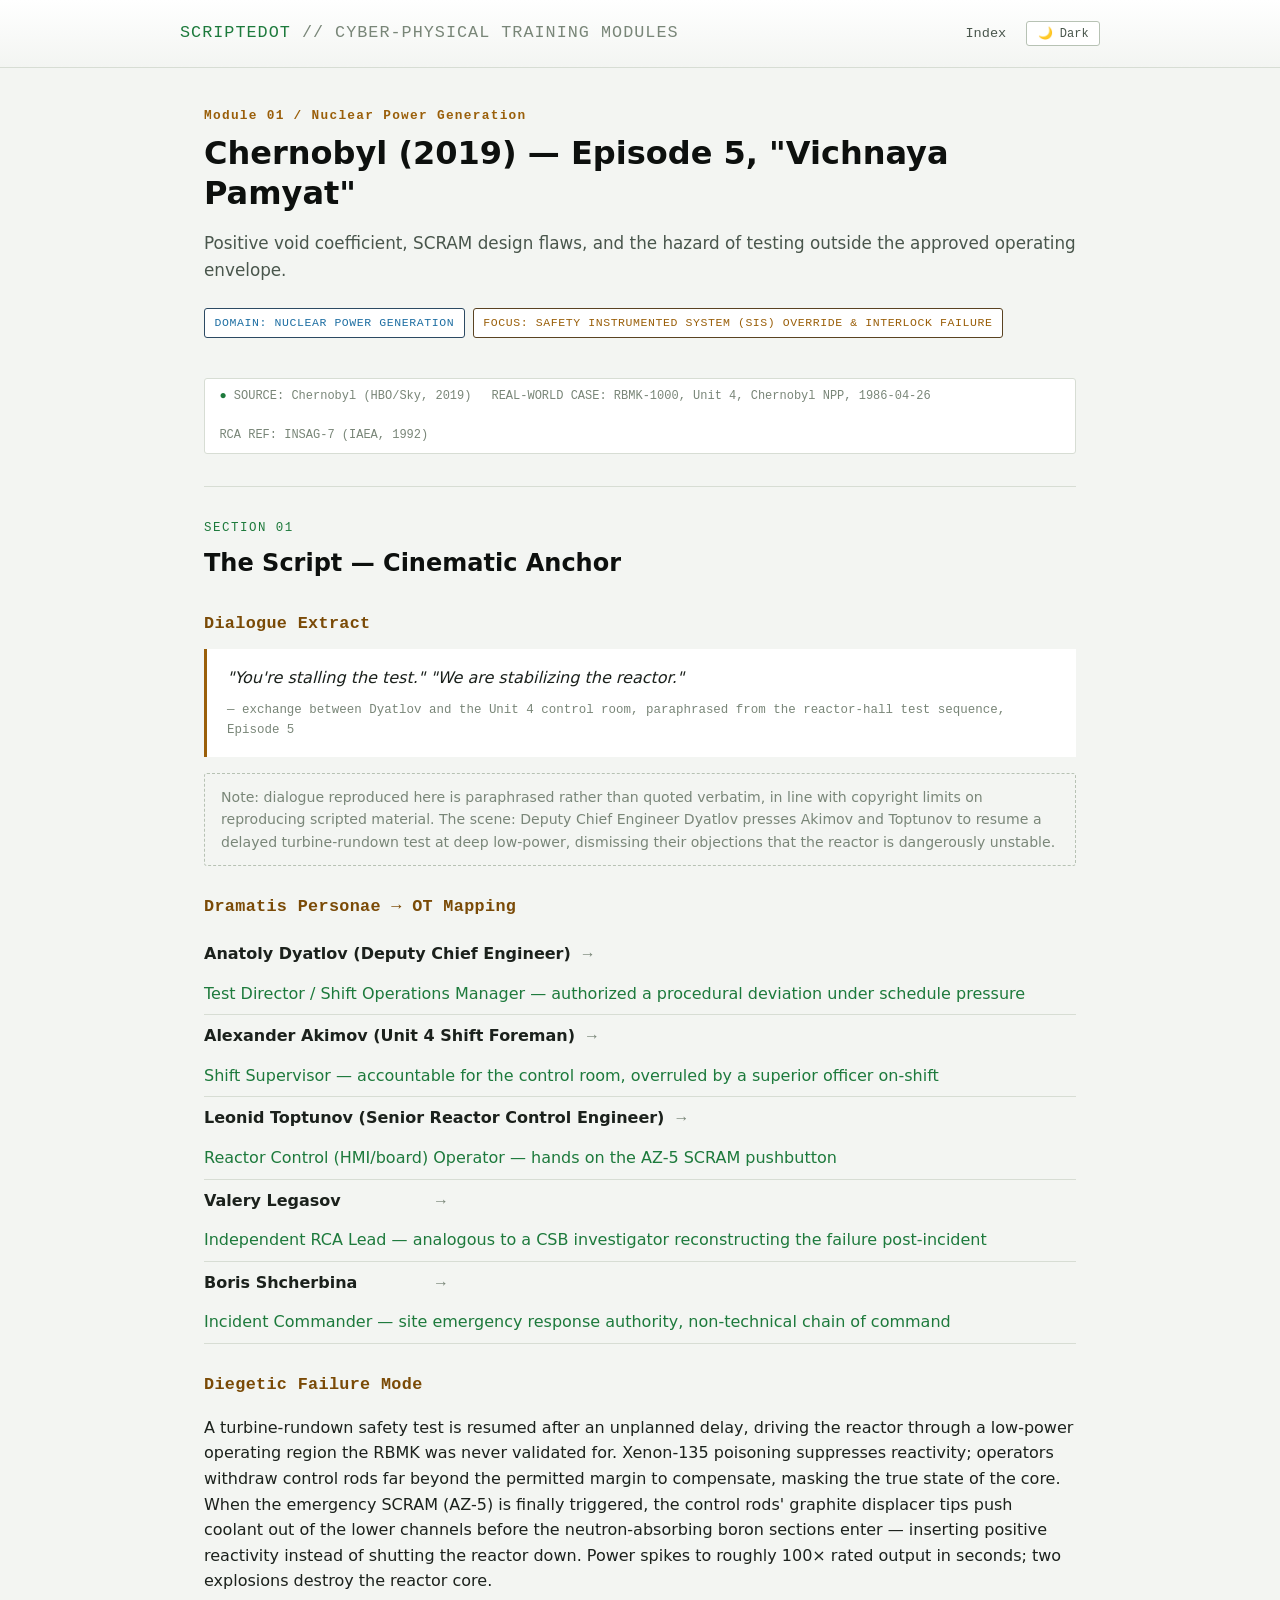
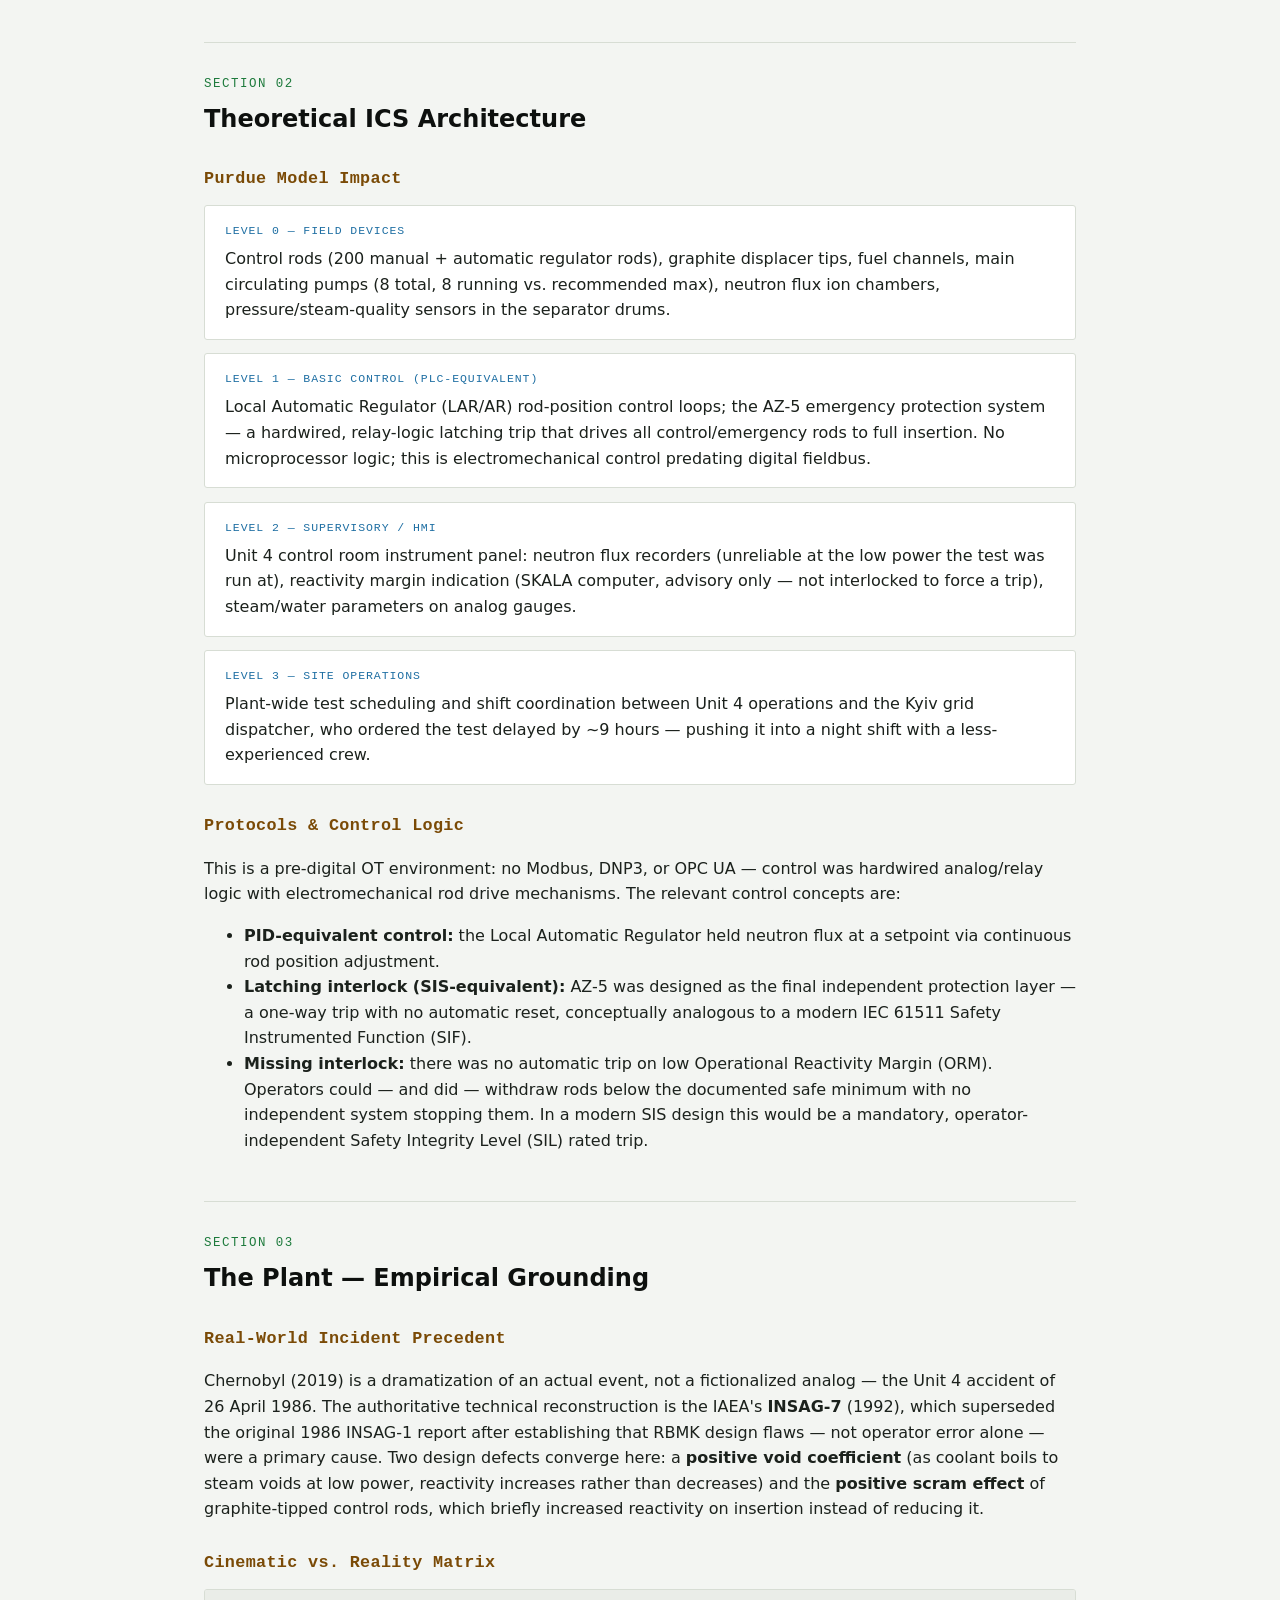
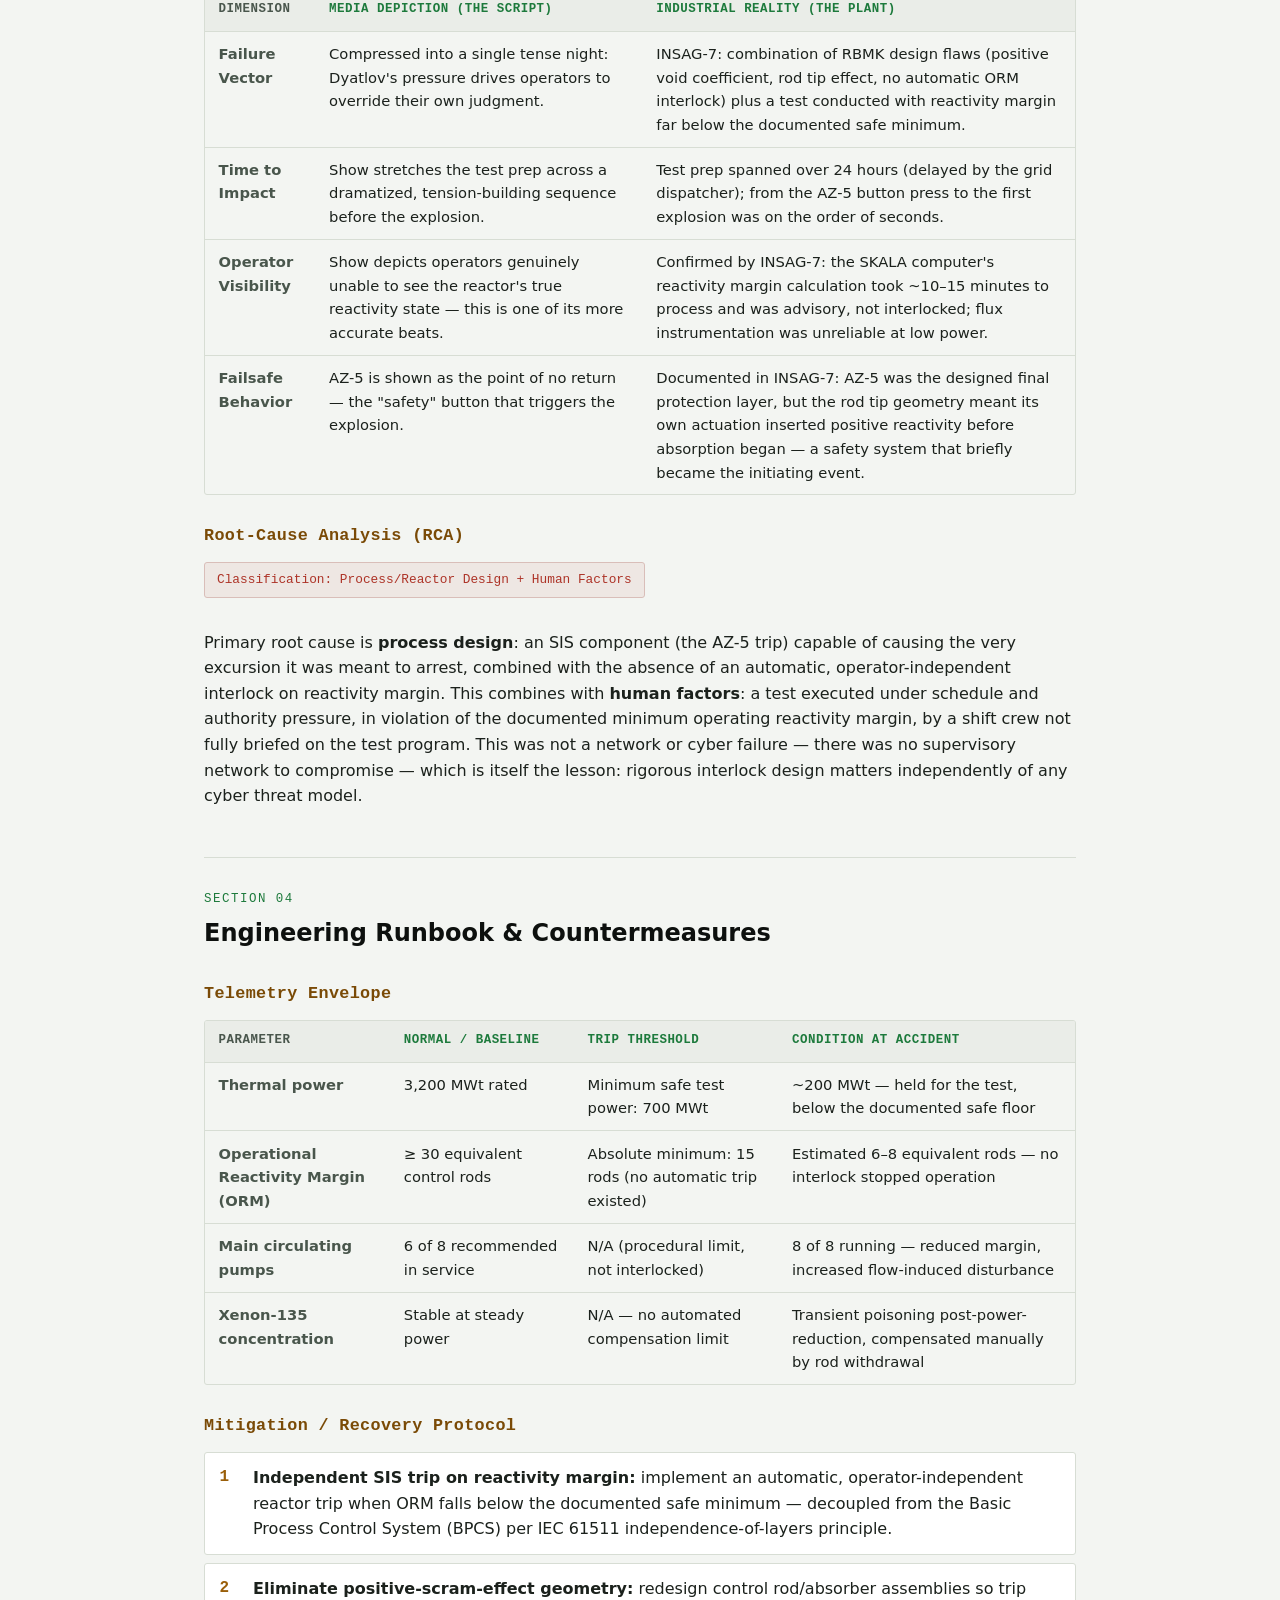
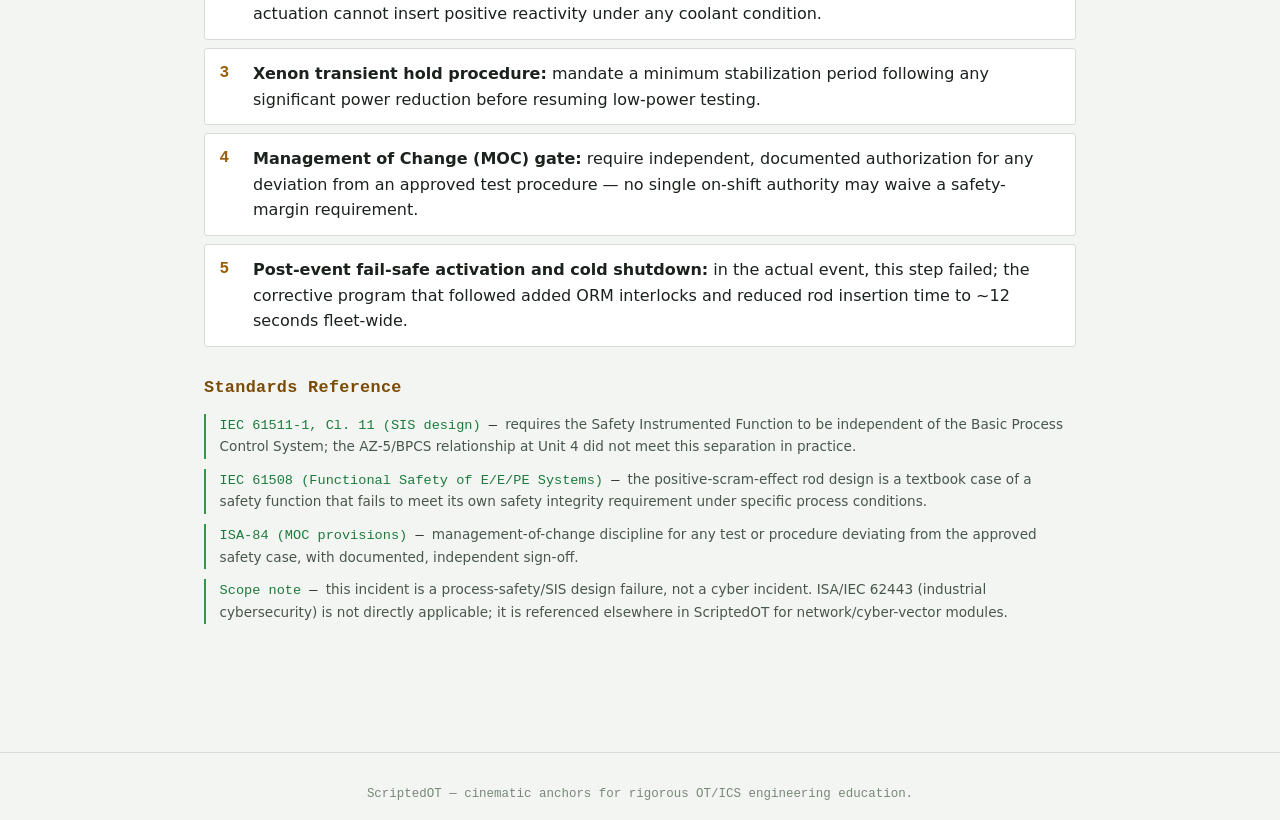
==== modules/01-chernobyl.html @ d0015f2e "Add ScriptedOT site: homepage and 10 cinematic OT/ICS modules Static site pairing recognizable film/" ====
<!doctype html>
<html lang="en">
<head>
<meta charset="utf-8">
<meta name="viewport" content="width=device-width, initial-scale=1">
<title>Module 01 — Chernobyl: Positive Void Coefficient &amp; SIS Design Failure | ScriptedOT</title>
<meta name="description" content="Chernobyl (2019) Episode 5 grounded in RBMK reactor design, INSAG-7, and IEC 61511 safety instrumented system principles.">
<script>(function(){try{var t=localStorage.getItem('scriptedot-theme');if(t==='dark'||t==='light'){document.documentElement.setAttribute('data-theme',t);}}catch(e){}})();</script>
<link rel="stylesheet" href="../assets/style.css">
</head>
<body>

<header class="site-header">
  <div class="wrap">
    <div class="brand">ScriptedOT <span>// cyber-physical training modules</span></div>
    <nav class="site-nav">
      <a href="../index.html">Index</a>
      <button id="theme-toggle" type="button">🌙 Dark</button>
    </nav>
  </div>
</header>

<main>

  <div class="hero">
    <h1>
      <span class="module-num">Module 01 / Nuclear Power Generation</span>
      Chernobyl (2019) — Episode 5, "Vichnaya Pamyat"
    </h1>
    <p class="subtitle">Positive void coefficient, SCRAM design flaws, and the hazard of testing outside the approved operating envelope.</p>
  </div>

  <div class="meta-tags">
    <span class="tag domain">Domain: Nuclear Power Generation</span>
    <span class="tag focus">Focus: Safety Instrumented System (SIS) Override &amp; Interlock Failure</span>
  </div>

  <div class="status-strip">
    <span><span class="dot">●</span> SOURCE: Chernobyl (HBO/Sky, 2019)</span>
    <span>REAL-WORLD CASE: RBMK-1000, Unit 4, Chernobyl NPP, 1986-04-26</span>
    <span>RCA REF: INSAG-7 (IAEA, 1992)</span>
  </div>

  <!-- SECTION 1 -->
  <section class="block">
    <div class="section-label">Section 01</div>
    <h2 class="section-title">The Script — Cinematic Anchor</h2>

    <h3 class="sub">Dialogue Extract</h3>
    <div class="quote-block">
      "You're stalling the test." "We are stabilizing the reactor."
      <span class="who">— exchange between Dyatlov and the Unit 4 control room, paraphrased from the reactor-hall test sequence, Episode 5</span>
    </div>
    <div class="note">
      Note: dialogue reproduced here is paraphrased rather than quoted verbatim, in line with copyright limits on reproducing scripted material. The scene: Deputy Chief Engineer Dyatlov presses Akimov and Toptunov to resume a delayed turbine-rundown test at deep low-power, dismissing their objections that the reactor is dangerously unstable.
    </div>

    <h3 class="sub">Dramatis Personae → OT Mapping</h3>
    <ul class="mapping-list">
      <li><span class="fict">Anatoly Dyatlov (Deputy Chief Engineer)</span><span class="arrow">→</span><span class="real">Test Director / Shift Operations Manager — authorized a procedural deviation under schedule pressure</span></li>
      <li><span class="fict">Alexander Akimov (Unit 4 Shift Foreman)</span><span class="arrow">→</span><span class="real">Shift Supervisor — accountable for the control room, overruled by a superior officer on-shift</span></li>
      <li><span class="fict">Leonid Toptunov (Senior Reactor Control Engineer)</span><span class="arrow">→</span><span class="real">Reactor Control (HMI/board) Operator — hands on the AZ-5 SCRAM pushbutton</span></li>
      <li><span class="fict">Valery Legasov</span><span class="arrow">→</span><span class="real">Independent RCA Lead — analogous to a CSB investigator reconstructing the failure post-incident</span></li>
      <li><span class="fict">Boris Shcherbina</span><span class="arrow">→</span><span class="real">Incident Commander — site emergency response authority, non-technical chain of command</span></li>
    </ul>

    <h3 class="sub">Diegetic Failure Mode</h3>
    <p>A turbine-rundown safety test is resumed after an unplanned delay, driving the reactor through a low-power operating region the RBMK was never validated for. Xenon-135 poisoning suppresses reactivity; operators withdraw control rods far beyond the permitted margin to compensate, masking the true state of the core. When the emergency SCRAM (AZ-5) is finally triggered, the control rods' graphite displacer tips push coolant out of the lower channels before the neutron-absorbing boron sections enter — inserting positive reactivity instead of shutting the reactor down. Power spikes to roughly 100× rated output in seconds; two explosions destroy the reactor core.</p>
  </section>

  <!-- SECTION 2 -->
  <section class="block">
    <div class="section-label">Section 02</div>
    <h2 class="section-title">Theoretical ICS Architecture</h2>

    <h3 class="sub">Purdue Model Impact</h3>

    <div class="purdue-level">
      <span class="lvl-tag">Level 0 — Field Devices</span>
      Control rods (200 manual + automatic regulator rods), graphite displacer tips, fuel channels, main circulating pumps (8 total, 8 running vs. recommended max), neutron flux ion chambers, pressure/steam-quality sensors in the separator drums.
    </div>
    <div class="purdue-level">
      <span class="lvl-tag">Level 1 — Basic Control (PLC-equivalent)</span>
      Local Automatic Regulator (LAR/AR) rod-position control loops; the AZ-5 emergency protection system — a hardwired, relay-logic latching trip that drives all control/emergency rods to full insertion. No microprocessor logic; this is electromechanical control predating digital fieldbus.
    </div>
    <div class="purdue-level">
      <span class="lvl-tag">Level 2 — Supervisory / HMI</span>
      Unit 4 control room instrument panel: neutron flux recorders (unreliable at the low power the test was run at), reactivity margin indication (SKALA computer, advisory only — not interlocked to force a trip), steam/water parameters on analog gauges.
    </div>
    <div class="purdue-level">
      <span class="lvl-tag">Level 3 — Site Operations</span>
      Plant-wide test scheduling and shift coordination between Unit 4 operations and the Kyiv grid dispatcher, who ordered the test delayed by ~9 hours — pushing it into a night shift with a less-experienced crew.
    </div>

    <h3 class="sub">Protocols &amp; Control Logic</h3>
    <p>This is a pre-digital OT environment: no Modbus, DNP3, or OPC UA — control was hardwired analog/relay logic with electromechanical rod drive mechanisms. The relevant control concepts are:</p>
    <ul>
      <li><strong>PID-equivalent control:</strong> the Local Automatic Regulator held neutron flux at a setpoint via continuous rod position adjustment.</li>
      <li><strong>Latching interlock (SIS-equivalent):</strong> AZ-5 was designed as the final independent protection layer — a one-way trip with no automatic reset, conceptually analogous to a modern IEC 61511 Safety Instrumented Function (SIF).</li>
      <li><strong>Missing interlock:</strong> there was no automatic trip on low Operational Reactivity Margin (ORM). Operators could — and did — withdraw rods below the documented safe minimum with no independent system stopping them. In a modern SIS design this would be a mandatory, operator-independent Safety Integrity Level (SIL) rated trip.</li>
    </ul>
  </section>

  <!-- SECTION 3 -->
  <section class="block">
    <div class="section-label">Section 03</div>
    <h2 class="section-title">The Plant — Empirical Grounding</h2>

    <h3 class="sub">Real-World Incident Precedent</h3>
    <p>Chernobyl (2019) is a dramatization of an actual event, not a fictionalized analog — the Unit 4 accident of 26 April 1986. The authoritative technical reconstruction is the IAEA's <strong>INSAG-7</strong> (1992), which superseded the original 1986 INSAG-1 report after establishing that RBMK design flaws — not operator error alone — were a primary cause. Two design defects converge here: a <strong>positive void coefficient</strong> (as coolant boils to steam voids at low power, reactivity increases rather than decreases) and the <strong>positive scram effect</strong> of graphite-tipped control rods, which briefly increased reactivity on insertion instead of reducing it.</p>

    <h3 class="sub">Cinematic vs. Reality Matrix</h3>
    <div class="table-scroll">
    <table>
      <thead>
        <tr><th>Dimension</th><th>Media Depiction (The Script)</th><th>Industrial Reality (The Plant)</th></tr>
      </thead>
      <tbody>
        <tr>
          <td>Failure Vector</td>
          <td>Compressed into a single tense night: Dyatlov's pressure drives operators to override their own judgment.</td>
          <td>INSAG-7: combination of RBMK design flaws (positive void coefficient, rod tip effect, no automatic ORM interlock) plus a test conducted with reactivity margin far below the documented safe minimum.</td>
        </tr>
        <tr>
          <td>Time to Impact</td>
          <td>Show stretches the test prep across a dramatized, tension-building sequence before the explosion.</td>
          <td>Test prep spanned over 24 hours (delayed by the grid dispatcher); from the AZ-5 button press to the first explosion was on the order of seconds.</td>
        </tr>
        <tr>
          <td>Operator Visibility</td>
          <td>Show depicts operators genuinely unable to see the reactor's true reactivity state — this is one of its more accurate beats.</td>
          <td>Confirmed by INSAG-7: the SKALA computer's reactivity margin calculation took ~10–15 minutes to process and was advisory, not interlocked; flux instrumentation was unreliable at low power.</td>
        </tr>
        <tr>
          <td>Failsafe Behavior</td>
          <td>AZ-5 is shown as the point of no return — the "safety" button that triggers the explosion.</td>
          <td>Documented in INSAG-7: AZ-5 was the designed final protection layer, but the rod tip geometry meant its own actuation inserted positive reactivity before absorption began — a safety system that briefly became the initiating event.</td>
        </tr>
      </tbody>
    </table>
    </div>

    <h3 class="sub">Root-Cause Analysis (RCA)</h3>
    <span class="rca-tag">Classification: Process/Reactor Design + Human Factors</span>
    <p>Primary root cause is <strong>process design</strong>: an SIS component (the AZ-5 trip) capable of causing the very excursion it was meant to arrest, combined with the absence of an automatic, operator-independent interlock on reactivity margin. This combines with <strong>human factors</strong>: a test executed under schedule and authority pressure, in violation of the documented minimum operating reactivity margin, by a shift crew not fully briefed on the test program. This was not a network or cyber failure — there was no supervisory network to compromise — which is itself the lesson: rigorous interlock design matters independently of any cyber threat model.</p>
  </section>

  <!-- SECTION 4 -->
  <section class="block">
    <div class="section-label">Section 04</div>
    <h2 class="section-title">Engineering Runbook &amp; Countermeasures</h2>

    <h3 class="sub">Telemetry Envelope</h3>
    <div class="table-scroll">
    <table>
      <thead>
        <tr><th>Parameter</th><th>Normal / Baseline</th><th>Trip Threshold</th><th>Condition at Accident</th></tr>
      </thead>
      <tbody>
        <tr><td>Thermal power</td><td>3,200 MWt rated</td><td>Minimum safe test power: 700 MWt</td><td>~200 MWt — held for the test, below the documented safe floor</td></tr>
        <tr><td>Operational Reactivity Margin (ORM)</td><td>≥ 30 equivalent control rods</td><td>Absolute minimum: 15 rods (no automatic trip existed)</td><td>Estimated 6–8 equivalent rods — no interlock stopped operation</td></tr>
        <tr><td>Main circulating pumps</td><td>6 of 8 recommended in service</td><td>N/A (procedural limit, not interlocked)</td><td>8 of 8 running — reduced margin, increased flow-induced disturbance</td></tr>
        <tr><td>Xenon-135 concentration</td><td>Stable at steady power</td><td>N/A — no automated compensation limit</td><td>Transient poisoning post-power-reduction, compensated manually by rod withdrawal</td></tr>
      </tbody>
    </table>
    </div>

    <h3 class="sub">Mitigation / Recovery Protocol</h3>
    <ol class="runbook">
      <li><strong>Independent SIS trip on reactivity margin:</strong> implement an automatic, operator-independent reactor trip when ORM falls below the documented safe minimum — decoupled from the Basic Process Control System (BPCS) per IEC 61511 independence-of-layers principle.</li>
      <li><strong>Eliminate positive-scram-effect geometry:</strong> redesign control rod/absorber assemblies so trip actuation cannot insert positive reactivity under any coolant condition.</li>
      <li><strong>Xenon transient hold procedure:</strong> mandate a minimum stabilization period following any significant power reduction before resuming low-power testing.</li>
      <li><strong>Management of Change (MOC) gate:</strong> require independent, documented authorization for any deviation from an approved test procedure — no single on-shift authority may waive a safety-margin requirement.</li>
      <li><strong>Post-event fail-safe activation and cold shutdown:</strong> in the actual event, this step failed; the corrective program that followed added ORM interlocks and reduced rod insertion time to ~12 seconds fleet-wide.</li>
    </ol>

    <h3 class="sub">Standards Reference</h3>
    <div class="std-refs">
      <div class="std-ref"><span class="clause">IEC 61511-1, Cl. 11 (SIS design)</span> — <span class="desc">requires the Safety Instrumented Function to be independent of the Basic Process Control System; the AZ-5/BPCS relationship at Unit 4 did not meet this separation in practice.</span></div>
      <div class="std-ref"><span class="clause">IEC 61508 (Functional Safety of E/E/PE Systems)</span> — <span class="desc">the positive-scram-effect rod design is a textbook case of a safety function that fails to meet its own safety integrity requirement under specific process conditions.</span></div>
      <div class="std-ref"><span class="clause">ISA-84 (MOC provisions)</span> — <span class="desc">management-of-change discipline for any test or procedure deviating from the approved safety case, with documented, independent sign-off.</span></div>
      <div class="std-ref"><span class="clause">Scope note</span> — <span class="desc">this incident is a process-safety/SIS design failure, not a cyber incident. ISA/IEC 62443 (industrial cybersecurity) is not directly applicable; it is referenced elsewhere in ScriptedOT for network/cyber-vector modules.</span></div>
    </div>
  </section>

</main>

<footer class="site-footer">
  ScriptedOT — cinematic anchors for rigorous OT/ICS engineering education.
</footer>

<script src="../assets/theme.js" defer></script>
</body>
</html>
---- assets/style.css ----
/* ScriptedOT — shared site stylesheet
   Aesthetic: control-room HMI, light by default with a full dark mode.
   Amber/green accents, monospace for system/telemetry text, sans-serif for prose. */

:root {
  --bg: #f3f5f2;
  --bg-panel: #ffffff;
  --bg-panel-raised: #eaede8;
  --border: #d7ddd4;
  --border-bright: #b7c2b4;
  --text: #1b211c;
  --text-dim: #49564c;
  --text-faint: #798678;
  --amber: #9a5f0a;
  --amber-bright: #7a4a06;
  --green: #1d7a3c;
  --green-dim: #2f9750;
  --red: #ad3327;
  --red-bg: rgba(173, 51, 39, 0.07);
  --red-border: #d9beb9;
  --blue: #1f6fa3;
  --heading: #0d100e;
  --font-body: "Inter", "Segoe UI", system-ui, -apple-system, sans-serif;
  --font-mono: "IBM Plex Mono", "SF Mono", "Consolas", monospace;
  --radius: 3px;
  --max-width: 920px;
}

:root[data-theme="dark"] {
  --bg: #0b0e0d;
  --bg-panel: #121613;
  --bg-panel-raised: #171d19;
  --border: #26332c;
  --border-bright: #3a5142;
  --text: #d9e2dc;
  --text-dim: #8a9b90;
  --text-faint: #5c6b62;
  --amber: #e8a33d;
  --amber-bright: #ffc266;
  --green: #5fd97a;
  --green-dim: #3a8a4c;
  --red: #e05a4e;
  --red-bg: rgba(224, 90, 78, 0.08);
  --red-border: #5a2c26;
  --blue: #5aa9e0;
  --heading: #ffffff;
}

@media (prefers-color-scheme: dark) {
  :root:not([data-theme="light"]) {
    --bg: #0b0e0d;
    --bg-panel: #121613;
    --bg-panel-raised: #171d19;
    --border: #26332c;
    --border-bright: #3a5142;
    --text: #d9e2dc;
    --text-dim: #8a9b90;
    --text-faint: #5c6b62;
    --amber: #e8a33d;
    --amber-bright: #ffc266;
    --green: #5fd97a;
    --green-dim: #3a8a4c;
    --red: #e05a4e;
    --red-bg: rgba(224, 90, 78, 0.08);
    --red-border: #5a2c26;
    --blue: #5aa9e0;
    --heading: #ffffff;
  }
}

body { transition: background-color 0.15s ease, color 0.15s ease; }

* { box-sizing: border-box; }

html { background: var(--bg); }

body {
  background: var(--bg);
  color: var(--text);
  font-family: var(--font-body);
  line-height: 1.6;
  margin: 0;
  padding: 0;
  font-size: 16px;
}

::selection { background: var(--green-dim); color: #fff; }

a { color: var(--amber); text-decoration: none; }
a:hover { color: var(--amber-bright); text-decoration: underline; }

.site-header {
  border-bottom: 1px solid var(--border);
  background: linear-gradient(180deg, var(--bg-panel) 0%, var(--bg) 100%);
  padding: 1.25rem 1.5rem;
}

.site-header .wrap {
  max-width: var(--max-width);
  margin: 0 auto;
  display: flex;
  align-items: baseline;
  justify-content: space-between;
  gap: 1rem;
  flex-wrap: wrap;
}

.brand {
  font-family: var(--font-mono);
  font-size: 1.05rem;
  letter-spacing: 0.06em;
  color: var(--green);
  text-transform: uppercase;
}

.brand span { color: var(--text-faint); }

.site-nav {
  display: flex;
  align-items: center;
}

.site-nav a {
  color: var(--text-dim);
  font-family: var(--font-mono);
  font-size: 0.85rem;
  margin-left: 1.25rem;
}

#theme-toggle {
  margin-left: 1.25rem;
  font-family: var(--font-mono);
  font-size: 0.75rem;
  color: var(--text-dim);
  background: var(--bg-panel);
  border: 1px solid var(--border-bright);
  border-radius: var(--radius);
  padding: 0.35rem 0.65rem;
  cursor: pointer;
  line-height: 1;
}

#theme-toggle:hover {
  color: var(--text);
  border-color: var(--green);
}

main {
  max-width: var(--max-width);
  margin: 0 auto;
  padding: 2.5rem 1.5rem 5rem;
}

.status-strip {
  font-family: var(--font-mono);
  font-size: 0.75rem;
  color: var(--text-faint);
  border: 1px solid var(--border);
  background: var(--bg-panel);
  padding: 0.5rem 0.9rem;
  border-radius: var(--radius);
  display: inline-flex;
  gap: 1.25rem;
  margin-bottom: 2rem;
  flex-wrap: wrap;
}

.status-strip .dot { color: var(--green); }

h1 {
  font-size: 2rem;
  line-height: 1.25;
  margin: 0 0 0.5rem;
  color: var(--heading);
}

h1 .module-num {
  display: block;
  font-family: var(--font-mono);
  font-size: 0.8rem;
  color: var(--amber);
  letter-spacing: 0.1em;
  margin-bottom: 0.6rem;
}

.subtitle {
  color: var(--text-dim);
  font-size: 1.05rem;
  margin-bottom: 1.5rem;
}

.meta-tags {
  display: flex;
  gap: 0.5rem;
  flex-wrap: wrap;
  margin-bottom: 2.5rem;
}

.tag {
  font-family: var(--font-mono);
  font-size: 0.72rem;
  text-transform: uppercase;
  letter-spacing: 0.05em;
  padding: 0.3rem 0.6rem;
  border-radius: var(--radius);
  border: 1px solid var(--border-bright);
  color: var(--text-dim);
  background: var(--bg-panel);
}

.tag.domain { color: var(--blue); border-color: #2c4a63; }
.tag.focus { color: var(--amber); border-color: #5a4322; }

section.block {
  margin-bottom: 3rem;
  border-top: 1px solid var(--border);
  padding-top: 2rem;
}

.section-label {
  font-family: var(--font-mono);
  font-size: 0.78rem;
  letter-spacing: 0.12em;
  text-transform: uppercase;
  color: var(--green);
  margin-bottom: 0.3rem;
}

.section-title {
  font-size: 1.5rem;
  color: var(--heading);
  margin: 0 0 1.25rem;
}

h3.sub {
  font-size: 1.05rem;
  color: var(--amber-bright);
  margin: 1.75rem 0 0.75rem;
  font-family: var(--font-mono);
  letter-spacing: 0.02em;
}

.quote-block {
  border-left: 3px solid var(--amber);
  background: var(--bg-panel);
  padding: 1rem 1.25rem;
  margin: 0 0 1rem;
  font-style: italic;
  color: var(--text);
}

.quote-block .who {
  display: block;
  margin-top: 0.6rem;
  font-style: normal;
  font-family: var(--font-mono);
  font-size: 0.78rem;
  color: var(--text-faint);
}

.note {
  font-size: 0.88rem;
  color: var(--text-faint);
  border: 1px dashed var(--border-bright);
  border-radius: var(--radius);
  padding: 0.75rem 1rem;
  margin: 0 0 1.25rem;
}

table {
  width: 100%;
  border-collapse: collapse;
  font-size: 0.92rem;
}

.table-scroll {
  overflow-x: auto;
  border: 1px solid var(--border);
  border-radius: var(--radius);
  margin-bottom: 1.5rem;
}

th, td {
  text-align: left;
  padding: 0.65rem 0.85rem;
  border-bottom: 1px solid var(--border);
  vertical-align: top;
}

th {
  background: var(--bg-panel-raised);
  color: var(--green);
  font-family: var(--font-mono);
  font-size: 0.78rem;
  text-transform: uppercase;
  letter-spacing: 0.04em;
  white-space: nowrap;
}

tr:last-child td { border-bottom: none; }

td:first-child, th:first-child { color: var(--text-dim); font-weight: 600; }

.mapping-list {
  list-style: none;
  margin: 0 0 1.5rem;
  padding: 0;
}

.mapping-list li {
  display: flex;
  gap: 0.75rem;
  align-items: baseline;
  padding: 0.5rem 0;
  border-bottom: 1px solid var(--border);
  flex-wrap: wrap;
}

.mapping-list .fict { color: var(--text); font-weight: 600; min-width: 220px; }
.mapping-list .arrow { color: var(--text-faint); font-family: var(--font-mono); }
.mapping-list .real { color: var(--green); }

.purdue-level {
  border: 1px solid var(--border);
  border-radius: var(--radius);
  background: var(--bg-panel);
  padding: 1rem 1.25rem;
  margin-bottom: 0.85rem;
}

.purdue-level .lvl-tag {
  font-family: var(--font-mono);
  font-size: 0.72rem;
  color: var(--blue);
  text-transform: uppercase;
  letter-spacing: 0.08em;
  display: block;
  margin-bottom: 0.35rem;
}

ol.runbook {
  padding-left: 0;
  list-style: none;
  counter-reset: step;
  margin: 0 0 1.5rem;
}

ol.runbook li {
  counter-increment: step;
  position: relative;
  padding: 0.75rem 1rem 0.75rem 3rem;
  margin-bottom: 0.5rem;
  background: var(--bg-panel);
  border: 1px solid var(--border);
  border-radius: var(--radius);
}

ol.runbook li::before {
  content: counter(step);
  position: absolute;
  left: 0.9rem;
  top: 0.75rem;
  font-family: var(--font-mono);
  color: var(--amber);
  font-weight: 700;
}

.std-refs {
  display: grid;
  gap: 0.6rem;
}

.std-ref {
  font-family: var(--font-mono);
  font-size: 0.85rem;
  border-left: 2px solid var(--green-dim);
  padding-left: 0.85rem;
}

.std-ref .clause { color: var(--green); }
.std-ref .desc { color: var(--text-dim); font-family: var(--font-body); }

.rca-tag {
  display: inline-block;
  font-family: var(--font-mono);
  font-size: 0.8rem;
  color: var(--red);
  border: 1px solid var(--red-border);
  background: var(--red-bg);
  padding: 0.4rem 0.75rem;
  border-radius: var(--radius);
  margin-bottom: 1rem;
}

.site-footer {
  border-top: 1px solid var(--border);
  padding: 2rem 1.5rem;
  text-align: center;
  color: var(--text-faint);
  font-family: var(--font-mono);
  font-size: 0.78rem;
}

.module-grid {
  display: grid;
  grid-template-columns: repeat(auto-fill, minmax(260px, 1fr));
  gap: 1rem;
  margin-top: 1.5rem;
}

.module-card {
  border: 1px solid var(--border);
  background: var(--bg-panel);
  border-radius: var(--radius);
  padding: 1.1rem 1.25rem;
  display: flex;
  flex-direction: column;
  gap: 0.4rem;
  transition: border-color 0.15s ease;
}

.module-card.live { border-color: var(--border-bright); }
.module-card.live:hover { border-color: var(--green); }

.module-card .num {
  font-family: var(--font-mono);
  font-size: 0.72rem;
  color: var(--text-faint);
  letter-spacing: 0.08em;
}

.module-card .title { color: var(--heading); font-size: 1.05rem; font-weight: 600; }
.module-card .title a { color: inherit; }
.module-card .title a:hover { color: var(--amber-bright); }

.module-card .lesson { color: var(--text-dim); font-size: 0.85rem; }

.module-card .badge {
  font-family: var(--font-mono);
  font-size: 0.68rem;
  text-transform: uppercase;
  letter-spacing: 0.06em;
  align-self: flex-start;
  padding: 0.2rem 0.5rem;
  border-radius: var(--radius);
}

.module-card.live .badge { color: var(--green); border: 1px solid var(--green-dim); }
.module-card.pending .badge { color: var(--text-faint); border: 1px solid var(--border); }
.module-card.pending { opacity: 0.55; }
.module-card.pending .title { color: var(--text-dim); }

.hero {
  margin-bottom: 1rem;
}

.hero p.lede {
  font-size: 1.1rem;
  color: var(--text-dim);
  max-width: 65ch;
}

.how-it-works {
  display: grid;
  grid-template-columns: repeat(auto-fit, minmax(190px, 1fr));
  gap: 1rem;
  margin: 1.5rem 0 2.5rem;
}

.how-step {
  border: 1px solid var(--border);
  background: var(--bg-panel);
  border-radius: var(--radius);
  padding: 1.1rem 1.15rem;
}

.how-step .step-num {
  font-family: var(--font-mono);
  font-size: 0.72rem;
  color: var(--amber);
  letter-spacing: 0.08em;
  display: block;
  margin-bottom: 0.5rem;
}

.how-step .step-title {
  color: var(--text);
  font-weight: 600;
  margin-bottom: 0.4rem;
}

.how-step .step-desc {
  color: var(--text-dim);
  font-size: 0.88rem;
}

.section-heading {
  font-size: 1.15rem;
  color: var(--text);
  font-family: var(--font-mono);
  letter-spacing: 0.03em;
  margin: 2.5rem 0 0.25rem;
  padding-top: 2rem;
  border-top: 1px solid var(--border);
}

.section-heading + .section-sub {
  color: var(--text-faint);
  font-size: 0.92rem;
  margin-bottom: 0.5rem;
}
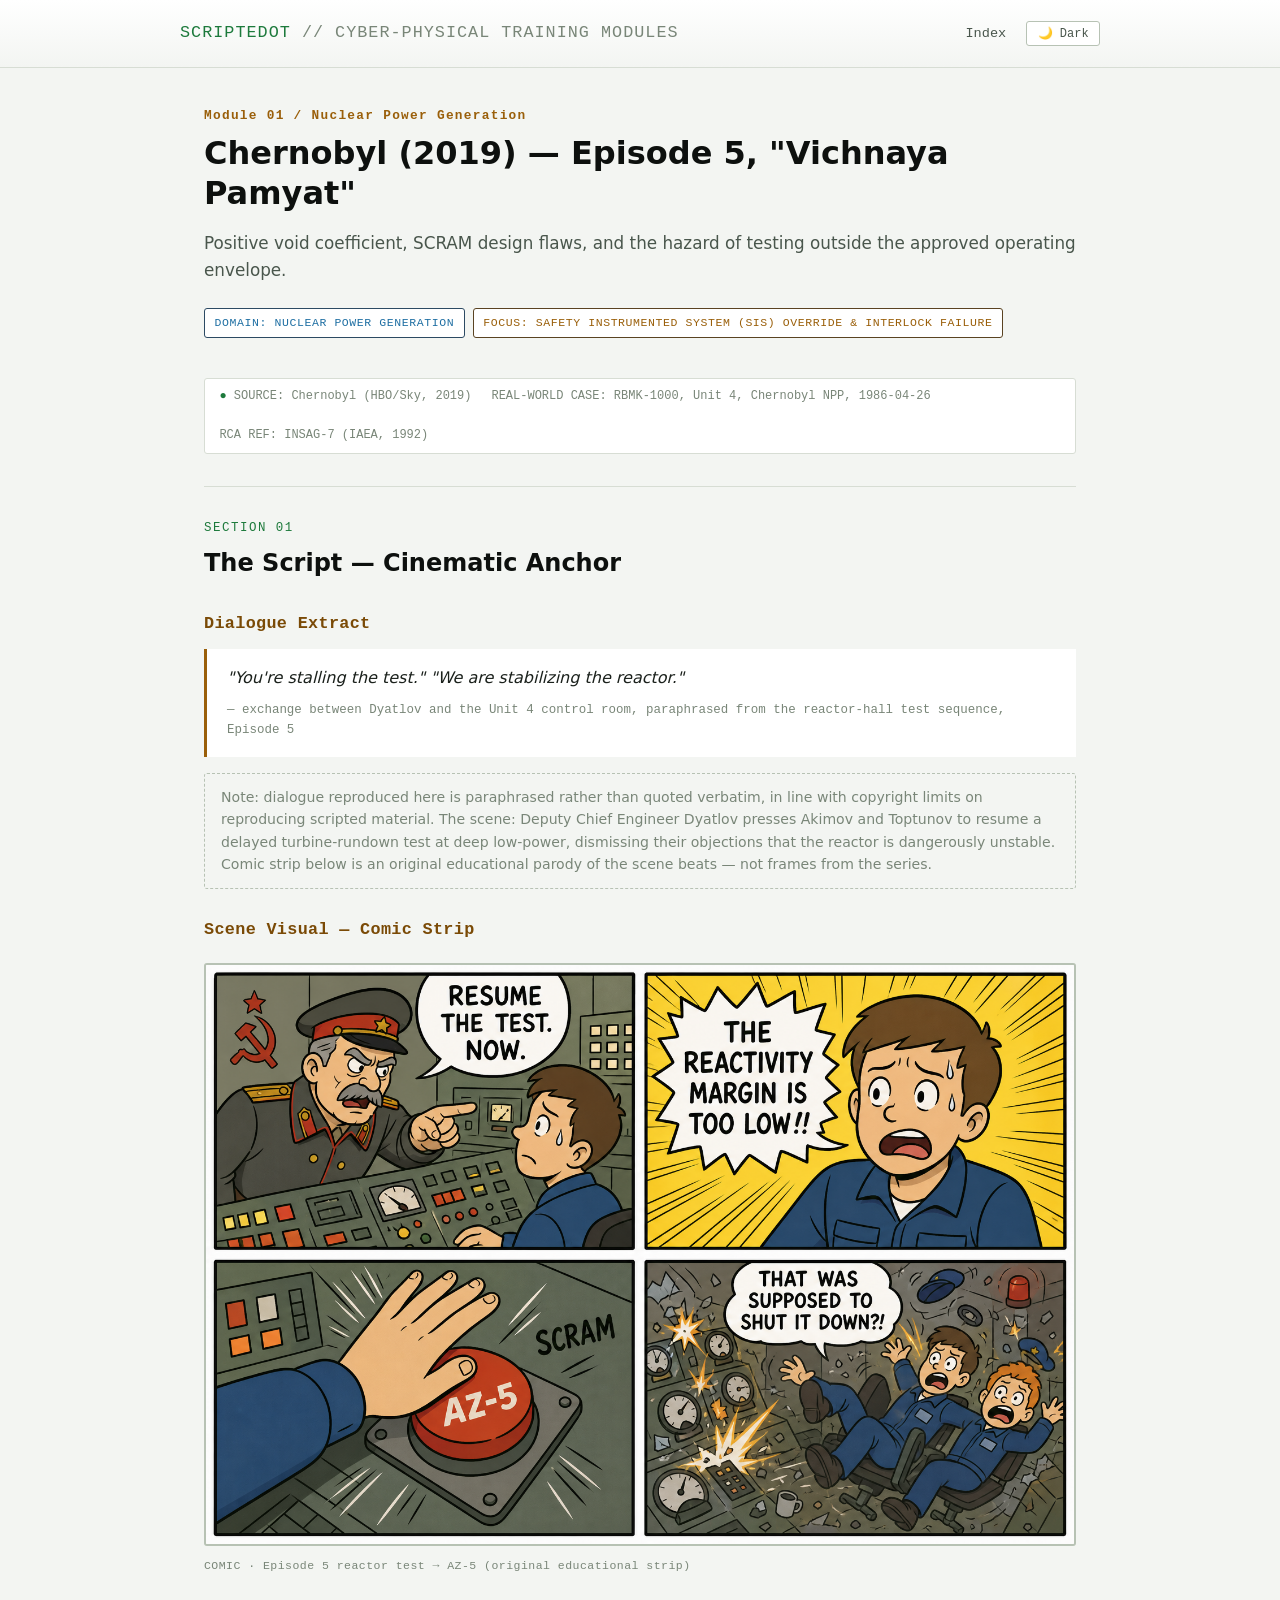
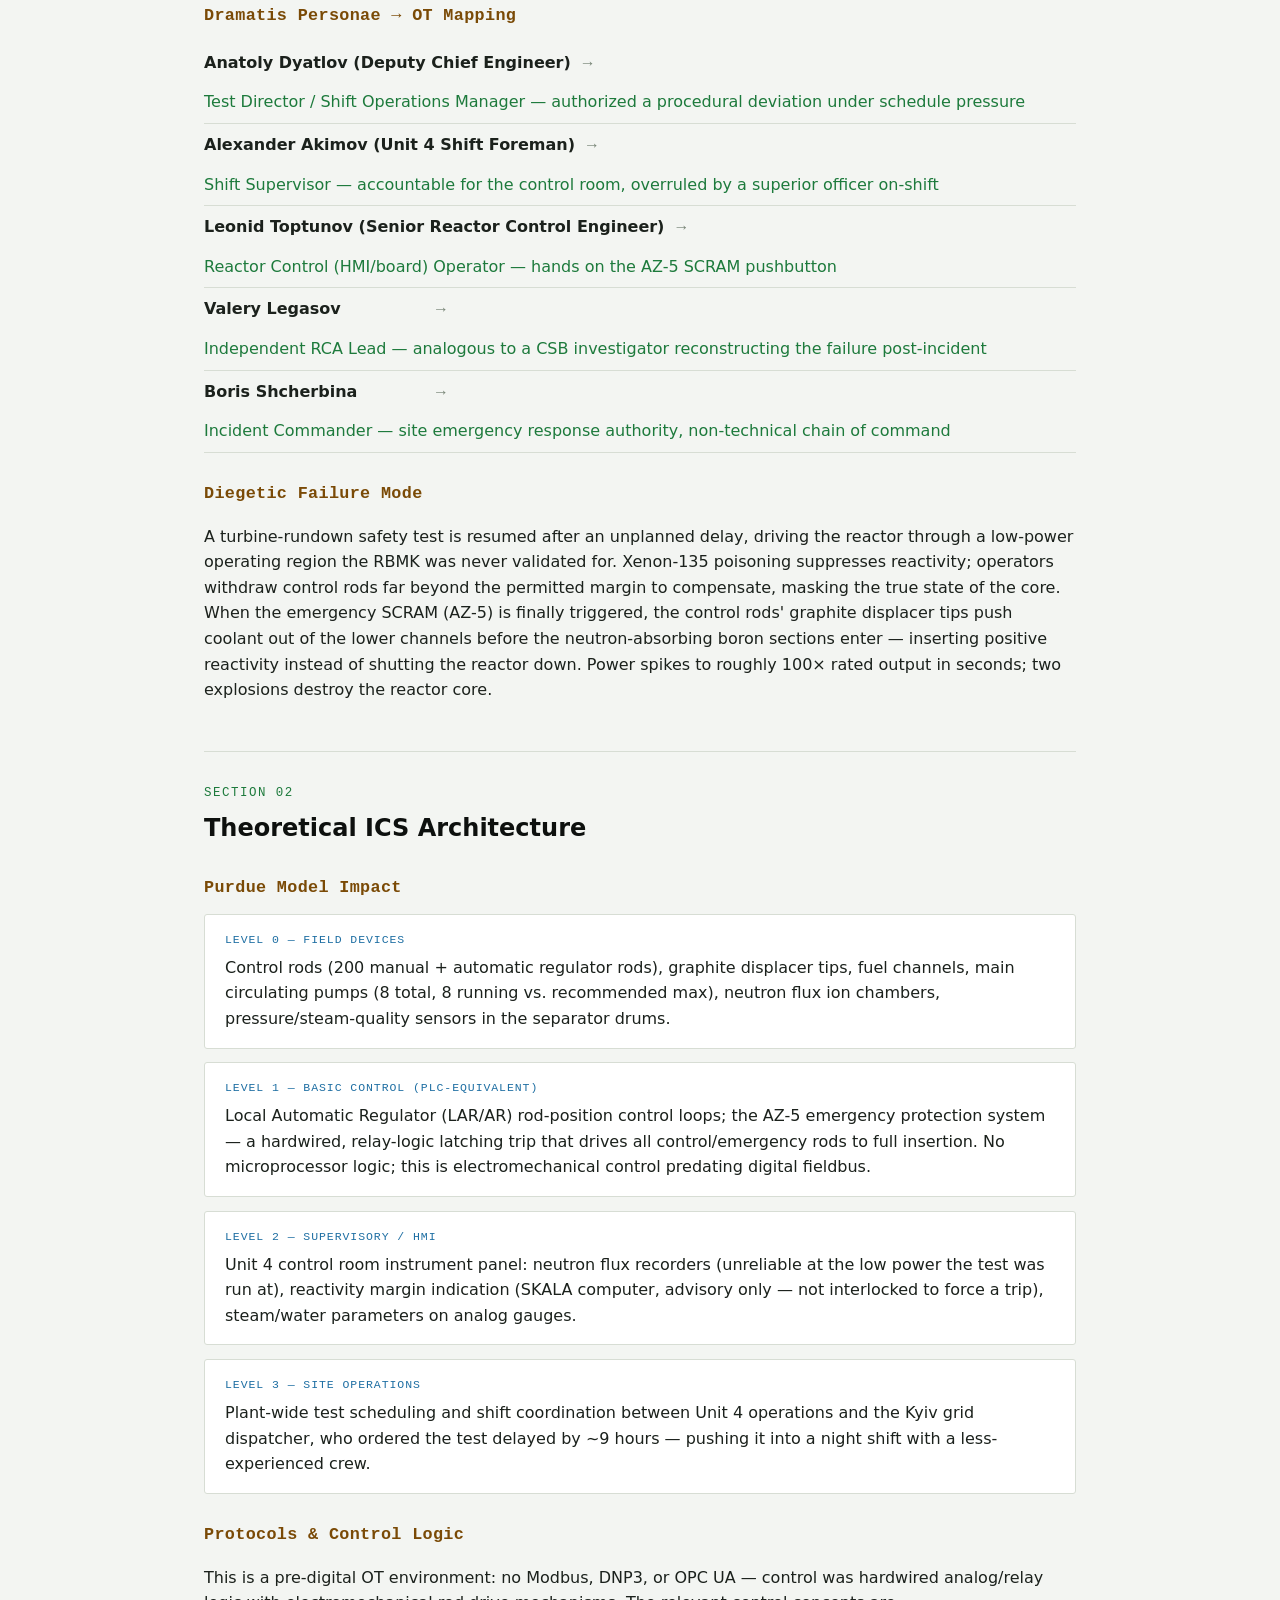
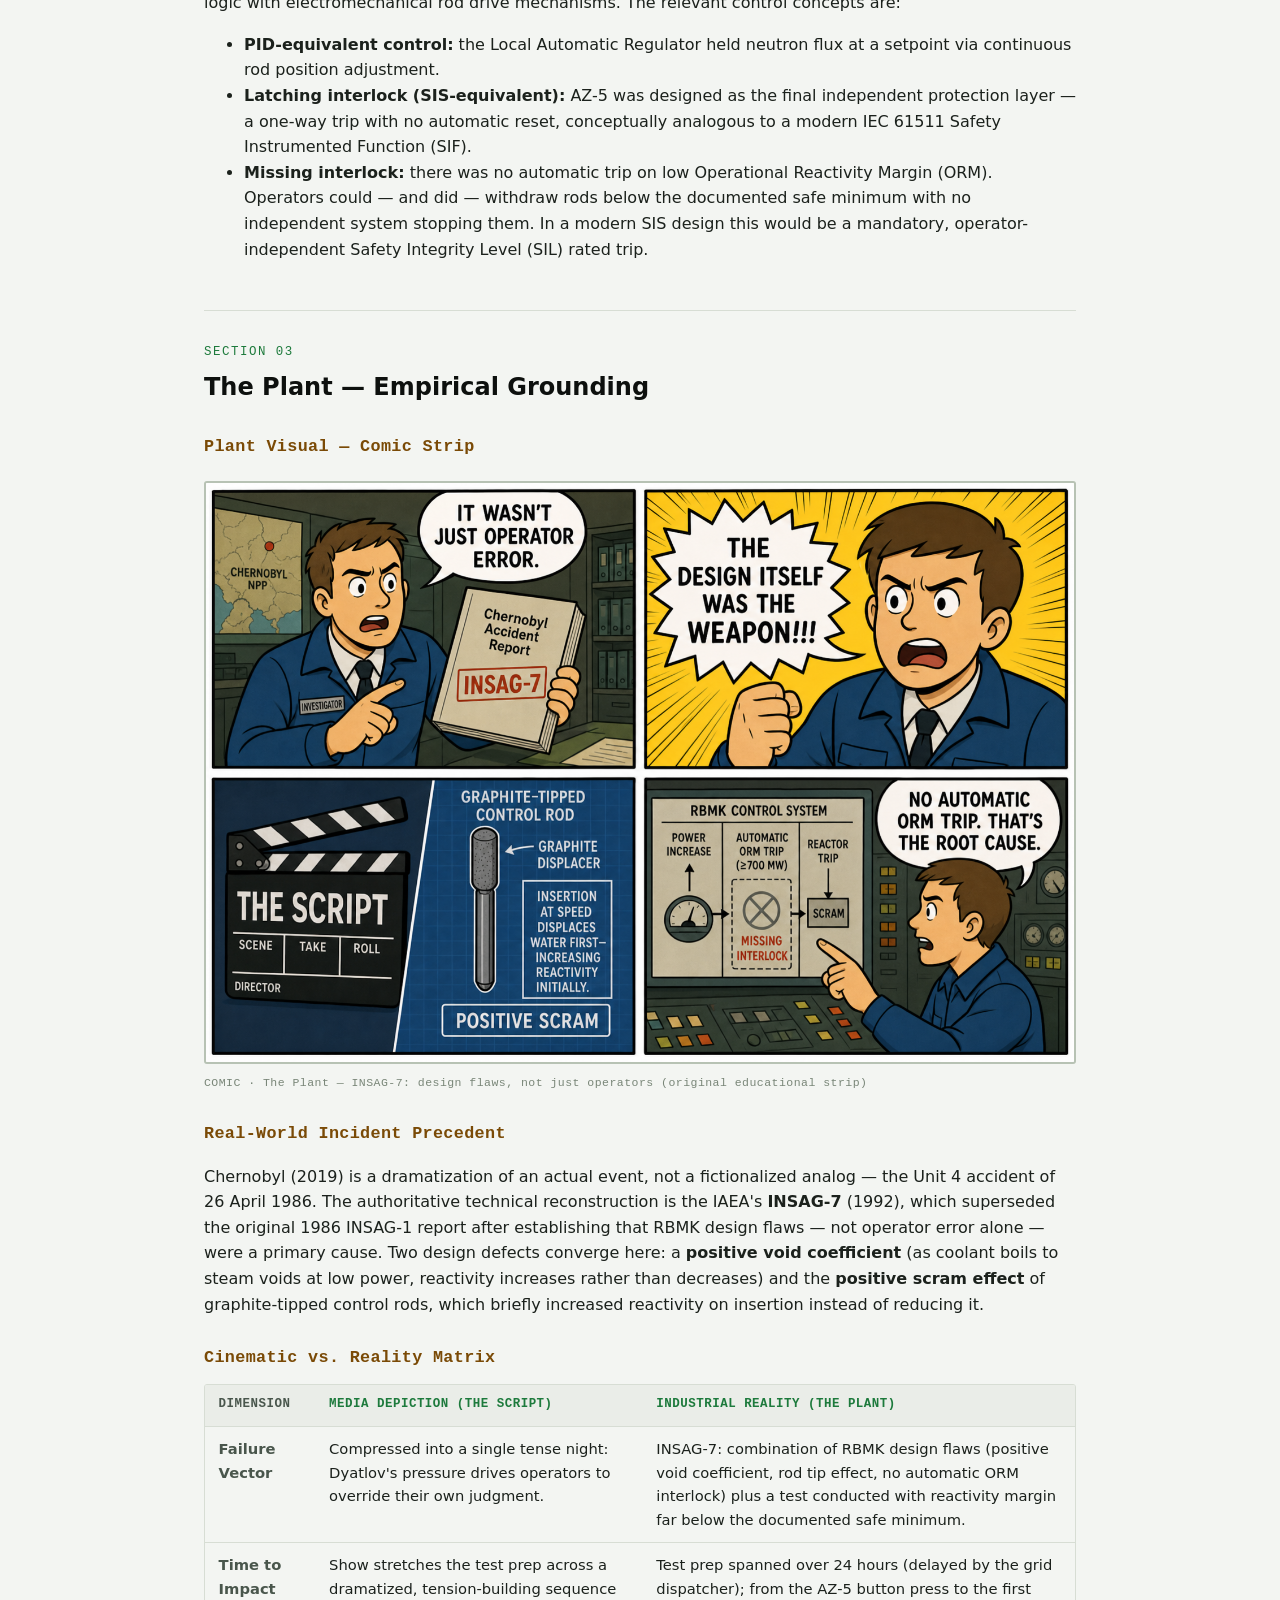
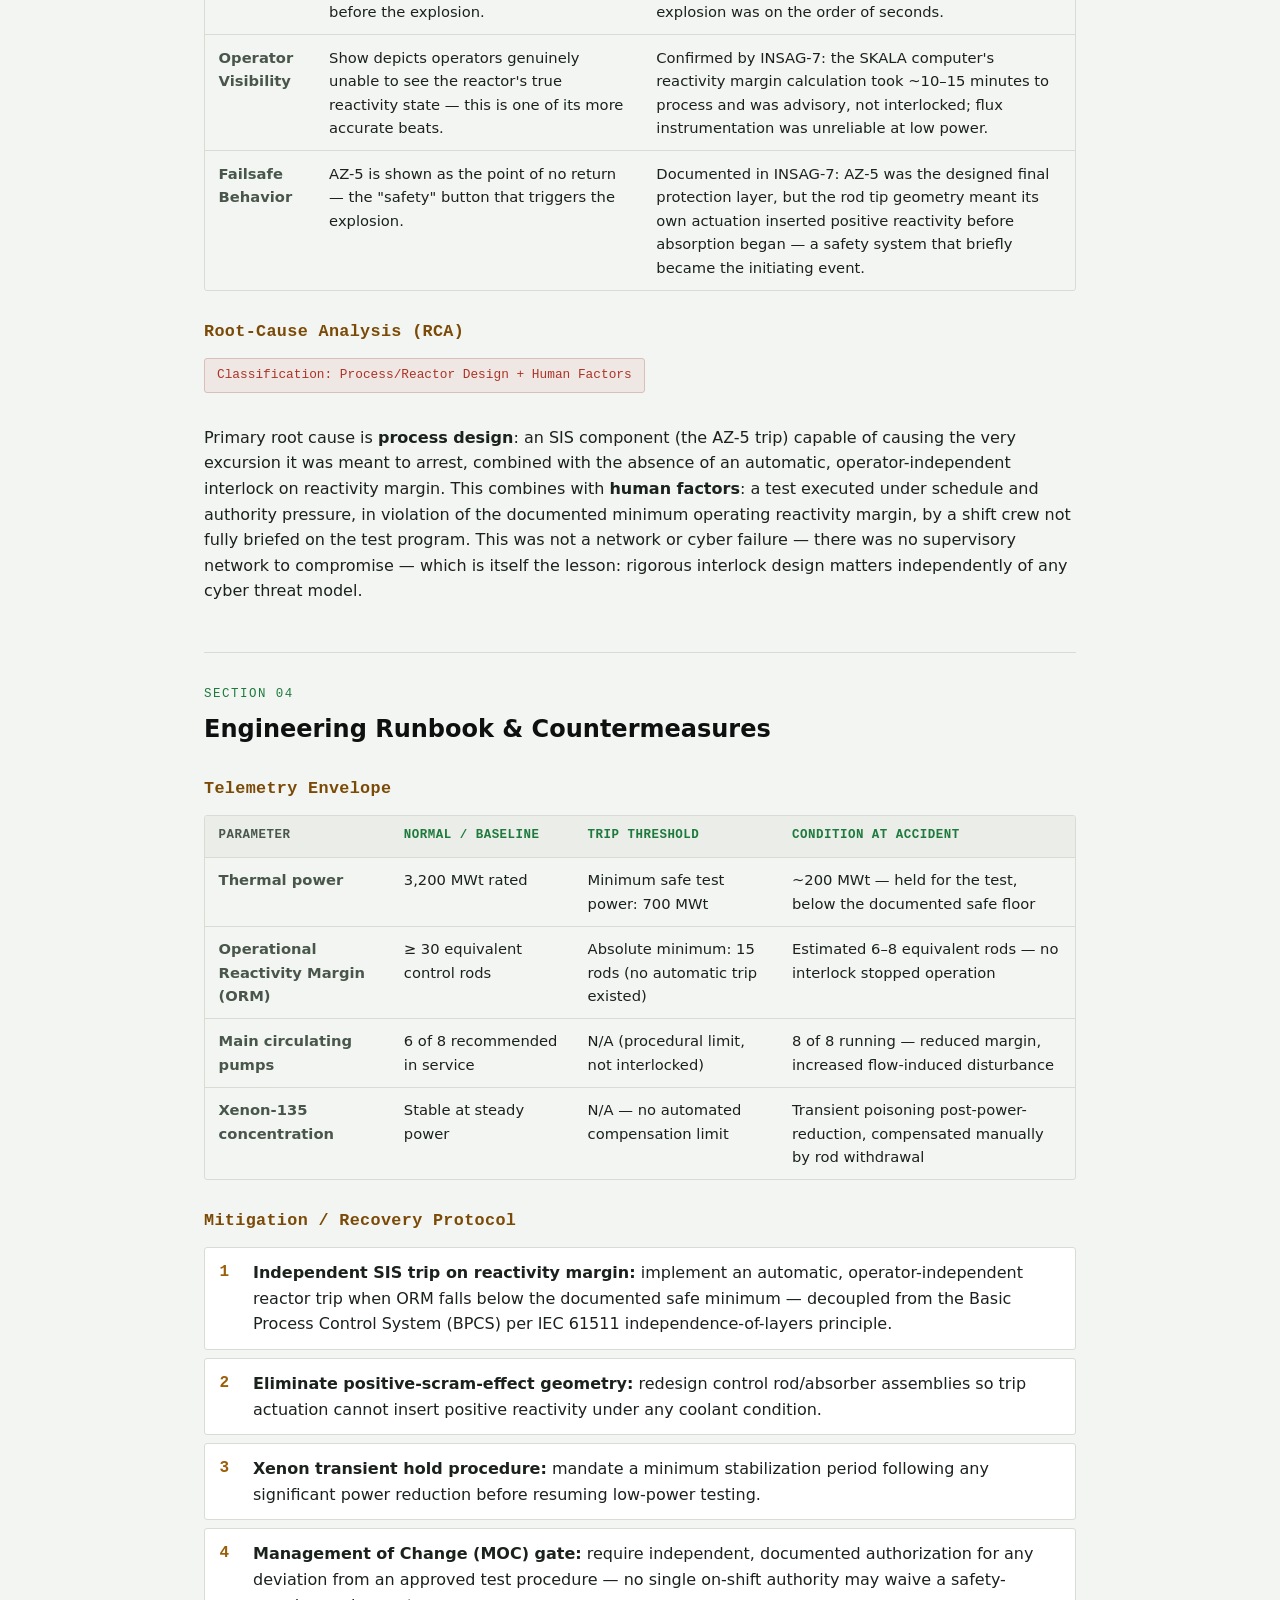
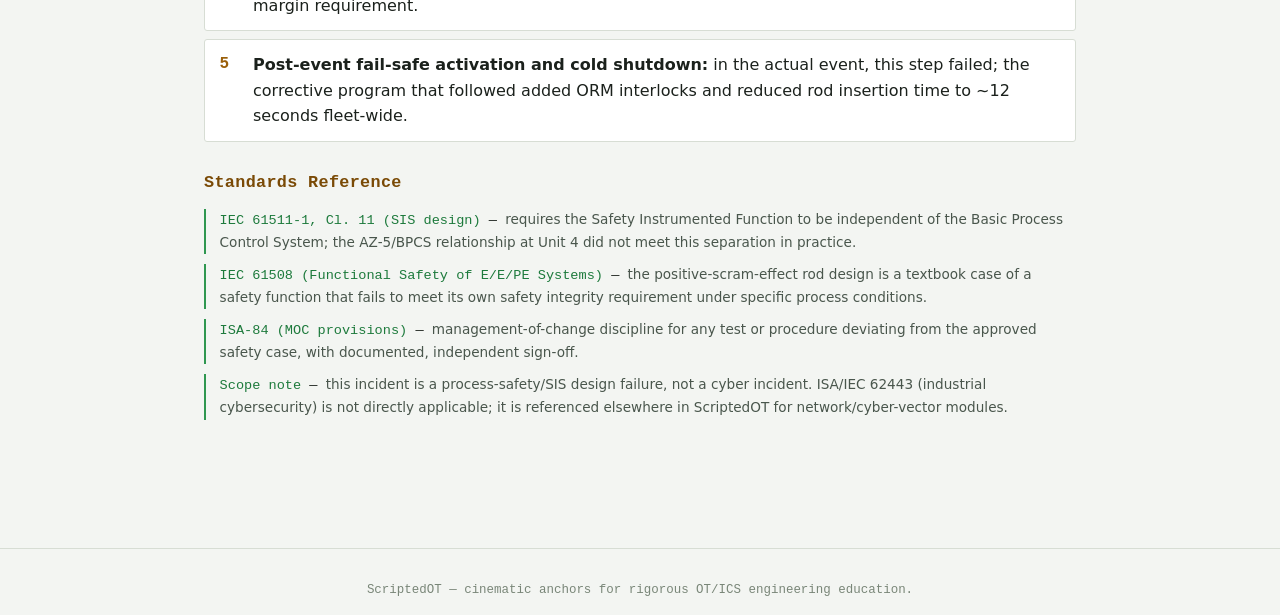
==== commit 1fd81b2d: "Add four-panel comic strips to every module Ground Sections 01 and 03 in original educational comics" ====
--- a/modules/01-chernobyl.html
+++ b/modules/01-chernobyl.html
@@ -52,7 +52,15 @@
       <span class="who">— exchange between Dyatlov and the Unit 4 control room, paraphrased from the reactor-hall test sequence, Episode 5</span>
     </div>
     <div class="note">
-      Note: dialogue reproduced here is paraphrased rather than quoted verbatim, in line with copyright limits on reproducing scripted material. The scene: Deputy Chief Engineer Dyatlov presses Akimov and Toptunov to resume a delayed turbine-rundown test at deep low-power, dismissing their objections that the reactor is dangerously unstable.
+      Note: dialogue reproduced here is paraphrased rather than quoted verbatim, in line with copyright limits on reproducing scripted material. The scene: Deputy Chief Engineer Dyatlov presses Akimov and Toptunov to resume a delayed turbine-rundown test at deep low-power, dismissing their objections that the reactor is dangerously unstable. Comic strip below is an original educational parody of the scene beats — not frames from the series.
+    </div>
+
+    <h3 class="sub">Scene Visual — Comic Strip</h3>
+    <div class="scene-visual">
+      <figure class="comic-figure">
+        <img class="comic-img" src="../assets/comics/01-chernobyl.png" alt="Four-panel comic of the Chernobyl Unit 4 test sequence" width="1600" height="900" loading="lazy">
+        <figcaption class="visual-caption">COMIC · Episode 5 reactor test → AZ-5 (original educational strip)</figcaption>
+      </figure>
     </div>
 
     <h3 class="sub">Dramatis Personae → OT Mapping</h3>
@@ -105,6 +113,15 @@
   <section class="block">
     <div class="section-label">Section 03</div>
     <h2 class="section-title">The Plant — Empirical Grounding</h2>
+
+    <h3 class="sub">Plant Visual — Comic Strip</h3>
+    <div class="scene-visual">
+      <figure class="comic-figure">
+        <img class="comic-img" src="../assets/comics/s3-01-chernobyl.png" alt="Four-panel comic of Chernobyl INSAG-7 design-flaw root cause" width="1600" height="900" loading="lazy">
+        <figcaption class="visual-caption">COMIC · The Plant — INSAG-7: design flaws, not just operators (original educational strip)</figcaption>
+      </figure>
+    </div>
+
 
     <h3 class="sub">Real-World Incident Precedent</h3>
     <p>Chernobyl (2019) is a dramatization of an actual event, not a fictionalized analog — the Unit 4 accident of 26 April 1986. The authoritative technical reconstruction is the IAEA's <strong>INSAG-7</strong> (1992), which superseded the original 1986 INSAG-1 report after establishing that RBMK design flaws — not operator error alone — were a primary cause. Two design defects converge here: a <strong>positive void coefficient</strong> (as coolant boils to steam voids at low power, reactivity increases rather than decreases) and the <strong>positive scram effect</strong> of graphite-tipped control rods, which briefly increased reactivity on insertion instead of reducing it.</p>
--- a/assets/style.css
+++ b/assets/style.css
@@ -509,3 +509,168 @@
   font-size: 0.92rem;
   margin-bottom: 0.5rem;
 }
+
+/* —— Scene visuals: comic strips, diagrams, animation —— */
+
+.scene-visual {
+  margin: 1.25rem 0 1.75rem;
+}
+
+.scene-visual .visual-caption {
+  font-family: var(--font-mono);
+  font-size: 0.72rem;
+  color: var(--text-faint);
+  letter-spacing: 0.04em;
+  margin: 0.65rem 0 0;
+}
+
+.comic-strip {
+  display: grid;
+  grid-template-columns: repeat(4, 1fr);
+  gap: 0.55rem;
+  margin: 0;
+}
+
+@media (max-width: 720px) {
+  .comic-strip { grid-template-columns: repeat(2, 1fr); }
+}
+
+.comic-panel {
+  border: 2px solid var(--border-bright);
+  background: var(--bg-panel);
+  border-radius: var(--radius);
+  padding: 0.7rem 0.75rem 0.85rem;
+  display: flex;
+  flex-direction: column;
+  gap: 0.45rem;
+  min-height: 150px;
+  position: relative;
+  overflow: hidden;
+}
+
+.comic-panel::before {
+  content: attr(data-panel);
+  position: absolute;
+  top: 0.35rem;
+  right: 0.45rem;
+  font-family: var(--font-mono);
+  font-size: 0.65rem;
+  color: var(--text-faint);
+}
+
+.comic-panel .panel-art {
+  flex: 1;
+  display: flex;
+  align-items: center;
+  justify-content: center;
+  min-height: 72px;
+}
+
+.comic-panel .panel-art svg {
+  width: 100%;
+  max-width: 140px;
+  height: auto;
+}
+
+.comic-panel .panel-text {
+  font-size: 0.78rem;
+  line-height: 1.35;
+  color: var(--text-dim);
+  border-top: 1px dashed var(--border);
+  padding-top: 0.45rem;
+}
+
+.comic-panel .panel-text strong {
+  color: var(--heading);
+  font-weight: 600;
+  display: block;
+  margin-bottom: 0.15rem;
+  font-size: 0.8rem;
+}
+
+.anim-diagram {
+  border: 1px solid var(--border);
+  background: var(--bg-panel);
+  border-radius: var(--radius);
+  padding: 1.1rem 1.25rem;
+  margin: 1rem 0 0;
+}
+
+.anim-diagram .diagram-label {
+  font-family: var(--font-mono);
+  font-size: 0.72rem;
+  color: var(--blue);
+  text-transform: uppercase;
+  letter-spacing: 0.08em;
+  margin-bottom: 0.75rem;
+}
+
+.anim-diagram svg {
+  width: 100%;
+  height: auto;
+  display: block;
+  max-height: 220px;
+}
+
+/* Shared animation keyframes for diagram SVGs */
+@keyframes pulse-glow {
+  0%, 100% { opacity: 0.35; }
+  50% { opacity: 1; }
+}
+
+@keyframes flow-dash {
+  to { stroke-dashoffset: -24; }
+}
+
+@keyframes rise-bar {
+  0%, 15% { transform: scaleY(0.15); }
+  50%, 65% { transform: scaleY(1); }
+  100% { transform: scaleY(0.15); }
+}
+
+@keyframes blink-alarm {
+  0%, 45% { opacity: 1; }
+  50%, 95% { opacity: 0.15; }
+}
+
+@keyframes spin-slow {
+  to { transform: rotate(360deg); }
+}
+
+@keyframes cascade-on {
+  0%, 20% { opacity: 0.2; }
+  40%, 70% { opacity: 1; }
+  100% { opacity: 0.2; }
+}
+
+.anim-pulse { animation: pulse-glow 1.6s ease-in-out infinite; }
+.anim-flow { stroke-dasharray: 6 4; animation: flow-dash 1.2s linear infinite; }
+.anim-rise { transform-origin: bottom; animation: rise-bar 2.8s ease-in-out infinite; }
+.anim-blink { animation: blink-alarm 1.1s step-end infinite; }
+.anim-spin { transform-origin: center; animation: spin-slow 4s linear infinite; }
+.anim-cascade-1 { animation: cascade-on 3s ease-in-out infinite; }
+.anim-cascade-2 { animation: cascade-on 3s ease-in-out 0.4s infinite; }
+.anim-cascade-3 { animation: cascade-on 3s ease-in-out 0.8s infinite; }
+
+.how-comic {
+  margin-top: -0.5rem;
+  margin-bottom: 0.5rem;
+}
+
+.comic-figure {
+  margin: 0 0 0.25rem;
+  padding: 0;
+}
+
+.comic-img {
+  display: block;
+  width: 100%;
+  height: auto;
+  border: 2px solid var(--border-bright);
+  border-radius: var(--radius);
+  background: #fff;
+}
+
+.comic-figure .visual-caption {
+  margin-top: 0.65rem;
+}
